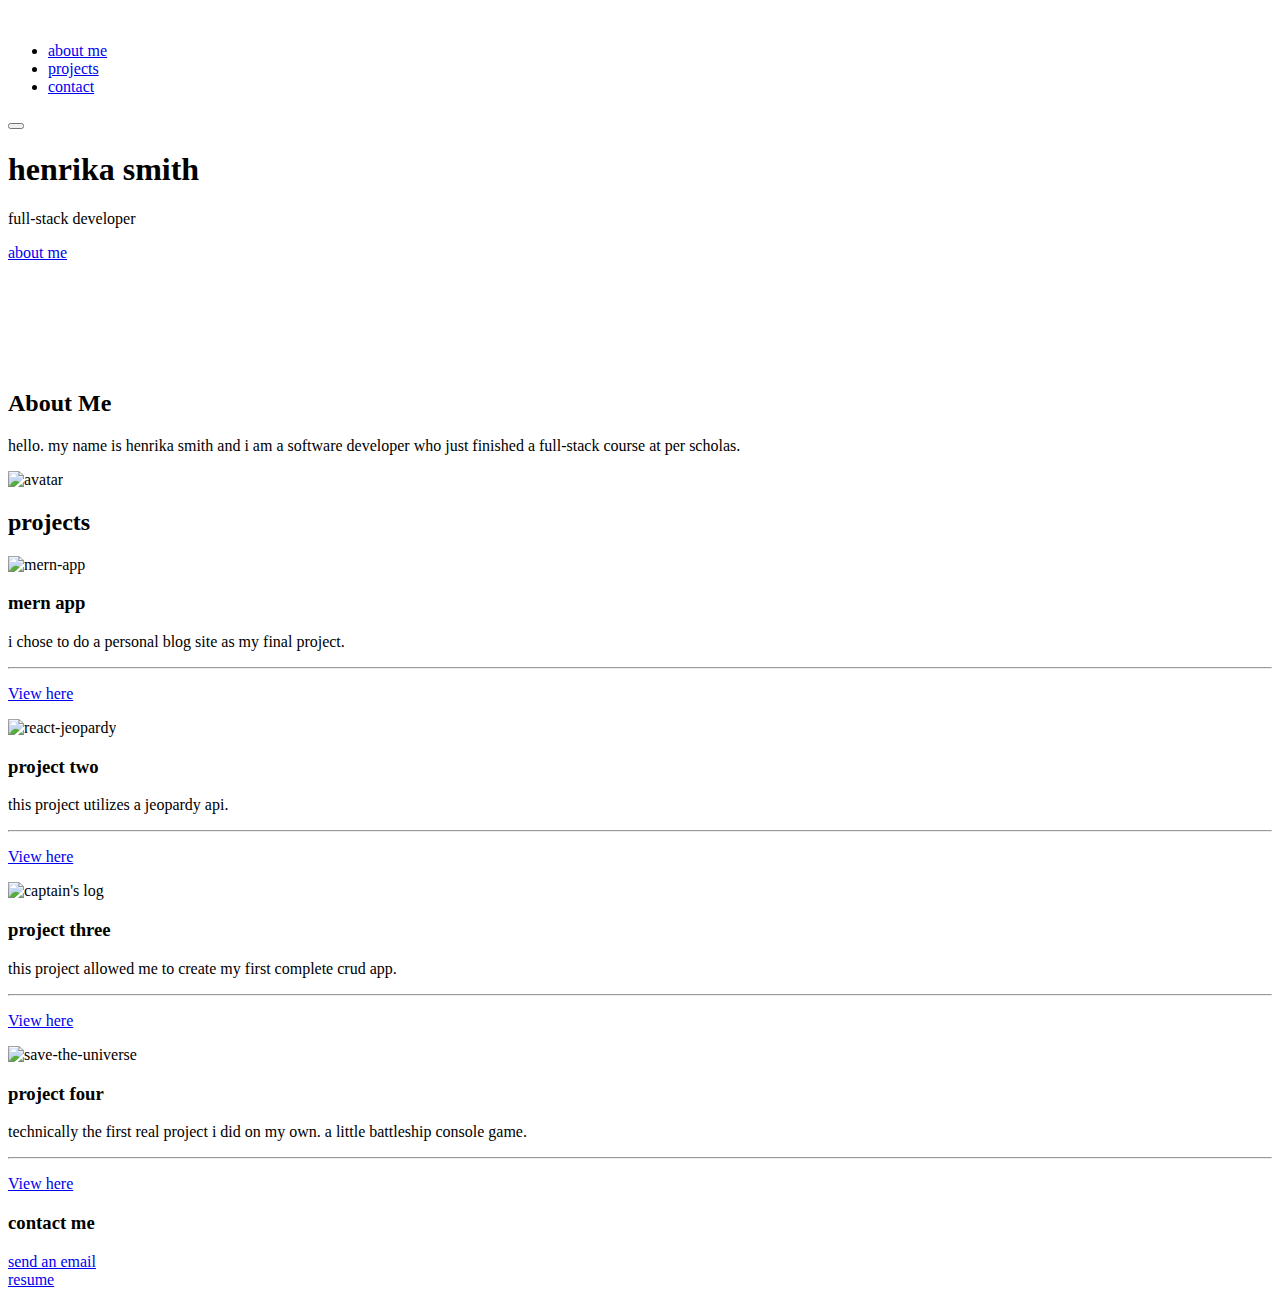
==== index.html @ f8d0f9f9 "Update index.html" ====
<!DOCTYPE html>
<html>
  <head>
    <link rel="stylesheet" href="src/styles.css" />
    <link rel="preconnect" href="https://fonts.gstatic.com" />
    <link rel="preconnect" href="https://fonts.gstatic.com" />
    <link
      href="https://fonts.googleapis.com/css2?family=Poppins:wght@300;400;600;700;800&display=swap"
      rel="stylesheet"
    />
    <script
      src="https://kit.fontawesome.com/761e4c8e5c.js"
      crossorigin="anonymous"
    ></script>
    <title>Portfolio</title>
    <meta charset="UTF-8" />
  </head>
  <body>
    <section class="hero">
      <nav>
        <img class="logo" src="src/images/logo.png" alt="" />
        <ul id="nav-list">
          <li><a href="#about-me">about me</a></li>
          <li><a href="#projects">projects</a></li>
          <li><a href="#contact-me">contact</a></li>
        </ul>
        <button class="hamburger" id="hamburger">
          <i class="fas fa-bars"></i>
        </button>
      </nav>
      <div class="hero-area">
        <div class="hero-text">
          <h1>henrika smith</h1>
          <p>full-stack developer</p>
          <div class="button"><a href="#about-me">about me</a></div>
        </div>
        <div class="socials">
          <div>
            <a href="https://www.github.com/iamhenrika" class="social">
              <svg
                xmlns="http://www.w3.org/2000/svg"
                fill="#ffffff"
                width="50"
                height="50"
                viewBox="0 0 24 24"
              >
                <path
                  d="M12 0c-6.626 0-12 5.373-12 12 0 5.302 3.438 9.8 8.207 11.387.599.111.793-.261.793-.577v-2.234c-3.338.726-4.033-1.416-4.033-1.416-.546-1.387-1.333-1.756-1.333-1.756-1.089-.745.083-.729.083-.729 1.205.084 1.839 1.237 1.839 1.237 1.07 1.834 2.807 1.304 3.492.997.107-.775.418-1.305.762-1.604-2.665-.305-5.467-1.334-5.467-5.931 0-1.311.469-2.381 1.236-3.221-.124-.303-.535-1.524.117-3.176 0 0 1.008-.322 3.301 1.23.957-.266 1.983-.399 3.003-.404 1.02.005 2.047.138 3.006.404 2.291-1.552 3.297-1.23 3.297-1.23.653 1.653.242 2.874.118 3.176.77.84 1.235 1.911 1.235 3.221 0 4.609-2.807 5.624-5.479 5.921.43.372.823 1.102.823 2.222v3.293c0 .319.192.694.801.576 4.765-1.589 8.199-6.086 8.199-11.386 0-6.627-5.373-12-12-12z"
                />
              </svg>
            </a>
          </div>
          <div>
            <a href="https://www.linkedin.com/in/henrikasmith" class="social">
              <svg
                xmlns="http://www.w3.org/2000/svg"
                fill="#ffffff"
                width="50"
                height="50"
                viewBox="0 0 24 24"
              >
                <path
                  d="M4.98 3.5c0 1.381-1.11 2.5-2.48 2.5s-2.48-1.119-2.48-2.5c0-1.38 1.11-2.5 2.48-2.5s2.48 1.12 2.48 2.5zm.02 4.5h-5v16h5v-16zm7.982 0h-4.968v16h4.969v-8.399c0-4.67 6.029-5.052 6.029 0v8.399h4.988v-10.131c0-7.88-8.922-7.593-11.018-3.714v-2.155z"
                />
              </svg>
            </a>
          </div>
        </div>
      </div>
    </section>
    <section class="sub-section" id="about-me">
      <div class="information">
        <h2>About Me</h2>
        <p>
          hello. my name is henrika smith and i am a software developer who just
          finished a full-stack course at per scholas.
        </p>
      </div>
      <div class="headshot-container">
        <img class="headshot" src="src/images/headshot.jpg" alt="avatar" />
      </div>
    </section>
    <section class="sub-section-alternative" id="projects">
      <h2>projects</h2>
      <div class="project-container">
        <div class="project-card">
          <img
            class="project-image"
            src="src/images/project1.jpg"
            alt="mern-app"
          />
          <h3>mern app</h3>
          <p class="subtext">
            i chose to do a personal blog site as my final project.
          </p>
          <hr />
          <p class="subtext">
            <a
              class="project-link"
              href="https://github.com/iamhenrika/project-two-mern-app"
              >View here</a
            >
          </p>
        </div>
        <div class="project-card">
          <img
            class="project-image"
            src="src/images/project2.jpg"
            alt="react-jeopardy"
          />
          <h3>project two</h3>
          <p class="subtext">this project utilizes a jeopardy api.</p>
          <hr />
          <p class="subtext">
            <a
              class="project-link"
              href="https://github.com/iamhenrika/react-jeopardy"
              >View here</a
            >
          </p>
        </div>
        <div class="project-card">
          <img
            class="project-image"
            src="src/images/project3.jpg"
            alt="captain's log"
          />
          <h3>project three</h3>
          <p class="subtext">
            this project allowed me to create my first complete crud app.
          </p>
          <hr />
          <p class="subtext">
            <a
              class="project-link"
              href="https://github.com/iamhenrika/captains-log"
              >View here</a
            >
          </p>
        </div>
        <div class="project-card">
          <img
            class="project-image"
            src="src/images/Project4.jpg"
            alt="save-the-universe"
          />
          <h3>project four</h3>
          <p class="subtext">
            technically the first real project i did on my own. a little
            battleship console game.
          </p>
          <hr />
          <p class="subtext">
            <a
              class="project-link"
              href="https://github.com/iamhenrika/save-the-universe"
              >View here</a
            >
          </p>
        </div>
      </div>
    </section>
    <footer id="contact-me">
      <h3>contact me</h3>
      <a href="mailto:">send an email</a>
      </br>
      <a target="_blank" href="resume.pdf">resume</a>
    </footer>
    <script src="src/app.js"></script>
  </body>
</html>
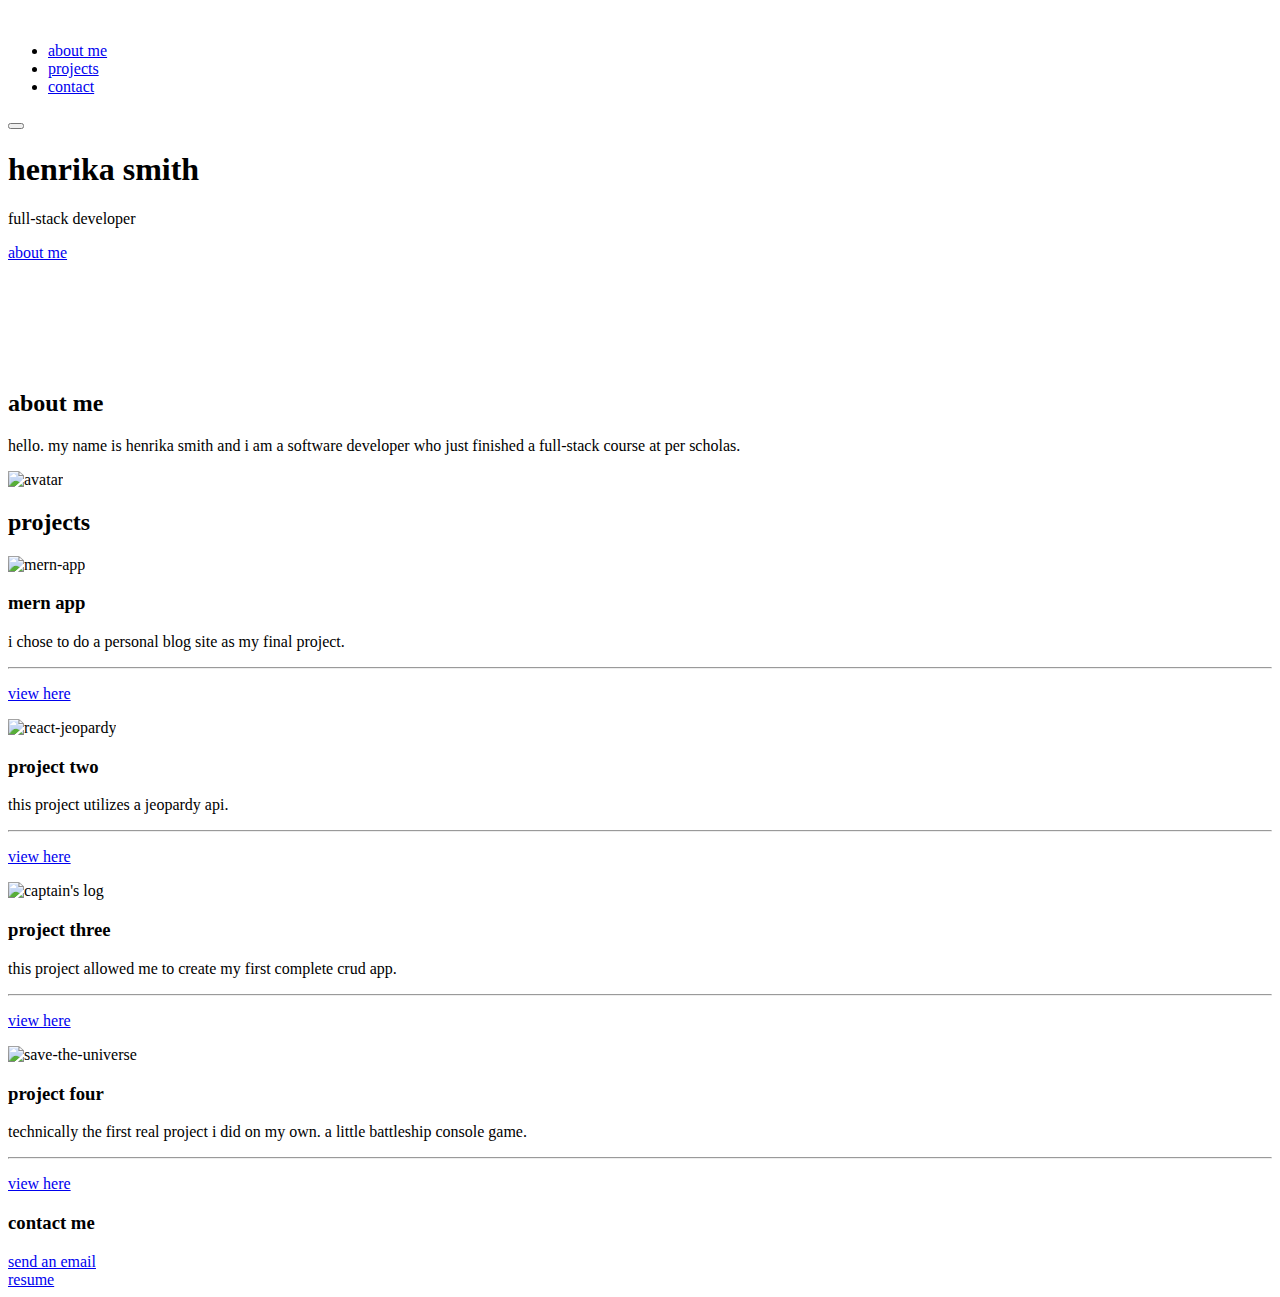
==== commit a49bfdde: "Update index.html" ====
--- a/index.html
+++ b/index.html
@@ -12,7 +12,7 @@
       src="https://kit.fontawesome.com/761e4c8e5c.js"
       crossorigin="anonymous"
     ></script>
-    <title>Portfolio</title>
+    <title>portfolio</title>
     <meta charset="UTF-8" />
   </head>
   <body>
@@ -36,7 +36,7 @@
         </div>
         <div class="socials">
           <div>
-            <a href="https://www.github.com/iamhenrika" class="social">
+            <a target="_blank" href="https://www.github.com/iamhenrika" class="social">
               <svg
                 xmlns="http://www.w3.org/2000/svg"
                 fill="#ffffff"
@@ -51,7 +51,7 @@
             </a>
           </div>
           <div>
-            <a href="https://www.linkedin.com/in/henrikasmith" class="social">
+            <a target="_blank" href="https://www.linkedin.com/in/henrikasmith" class="social">
               <svg
                 xmlns="http://www.w3.org/2000/svg"
                 fill="#ffffff"
@@ -70,7 +70,7 @@
     </section>
     <section class="sub-section" id="about-me">
       <div class="information">
-        <h2>About Me</h2>
+        <h2>about me</h2>
         <p>
           hello. my name is henrika smith and i am a software developer who just
           finished a full-stack course at per scholas.
@@ -95,10 +95,10 @@
           </p>
           <hr />
           <p class="subtext">
-            <a
+            <a target="_blank"
               class="project-link"
               href="https://github.com/iamhenrika/project-two-mern-app"
-              >View here</a
+              >view here</a
             >
           </p>
         </div>
@@ -112,10 +112,10 @@
           <p class="subtext">this project utilizes a jeopardy api.</p>
           <hr />
           <p class="subtext">
-            <a
+            <a target="_blank"
               class="project-link"
               href="https://github.com/iamhenrika/react-jeopardy"
-              >View here</a
+              >view here</a
             >
           </p>
         </div>
@@ -131,10 +131,10 @@
           </p>
           <hr />
           <p class="subtext">
-            <a
+            <a target="_blank"
               class="project-link"
               href="https://github.com/iamhenrika/captains-log"
-              >View here</a
+              >view here</a
             >
           </p>
         </div>
@@ -151,10 +151,10 @@
           </p>
           <hr />
           <p class="subtext">
-            <a
+            <a target="_blank"
               class="project-link"
               href="https://github.com/iamhenrika/save-the-universe"
-              >View here</a
+              >view here</a
             >
           </p>
         </div>
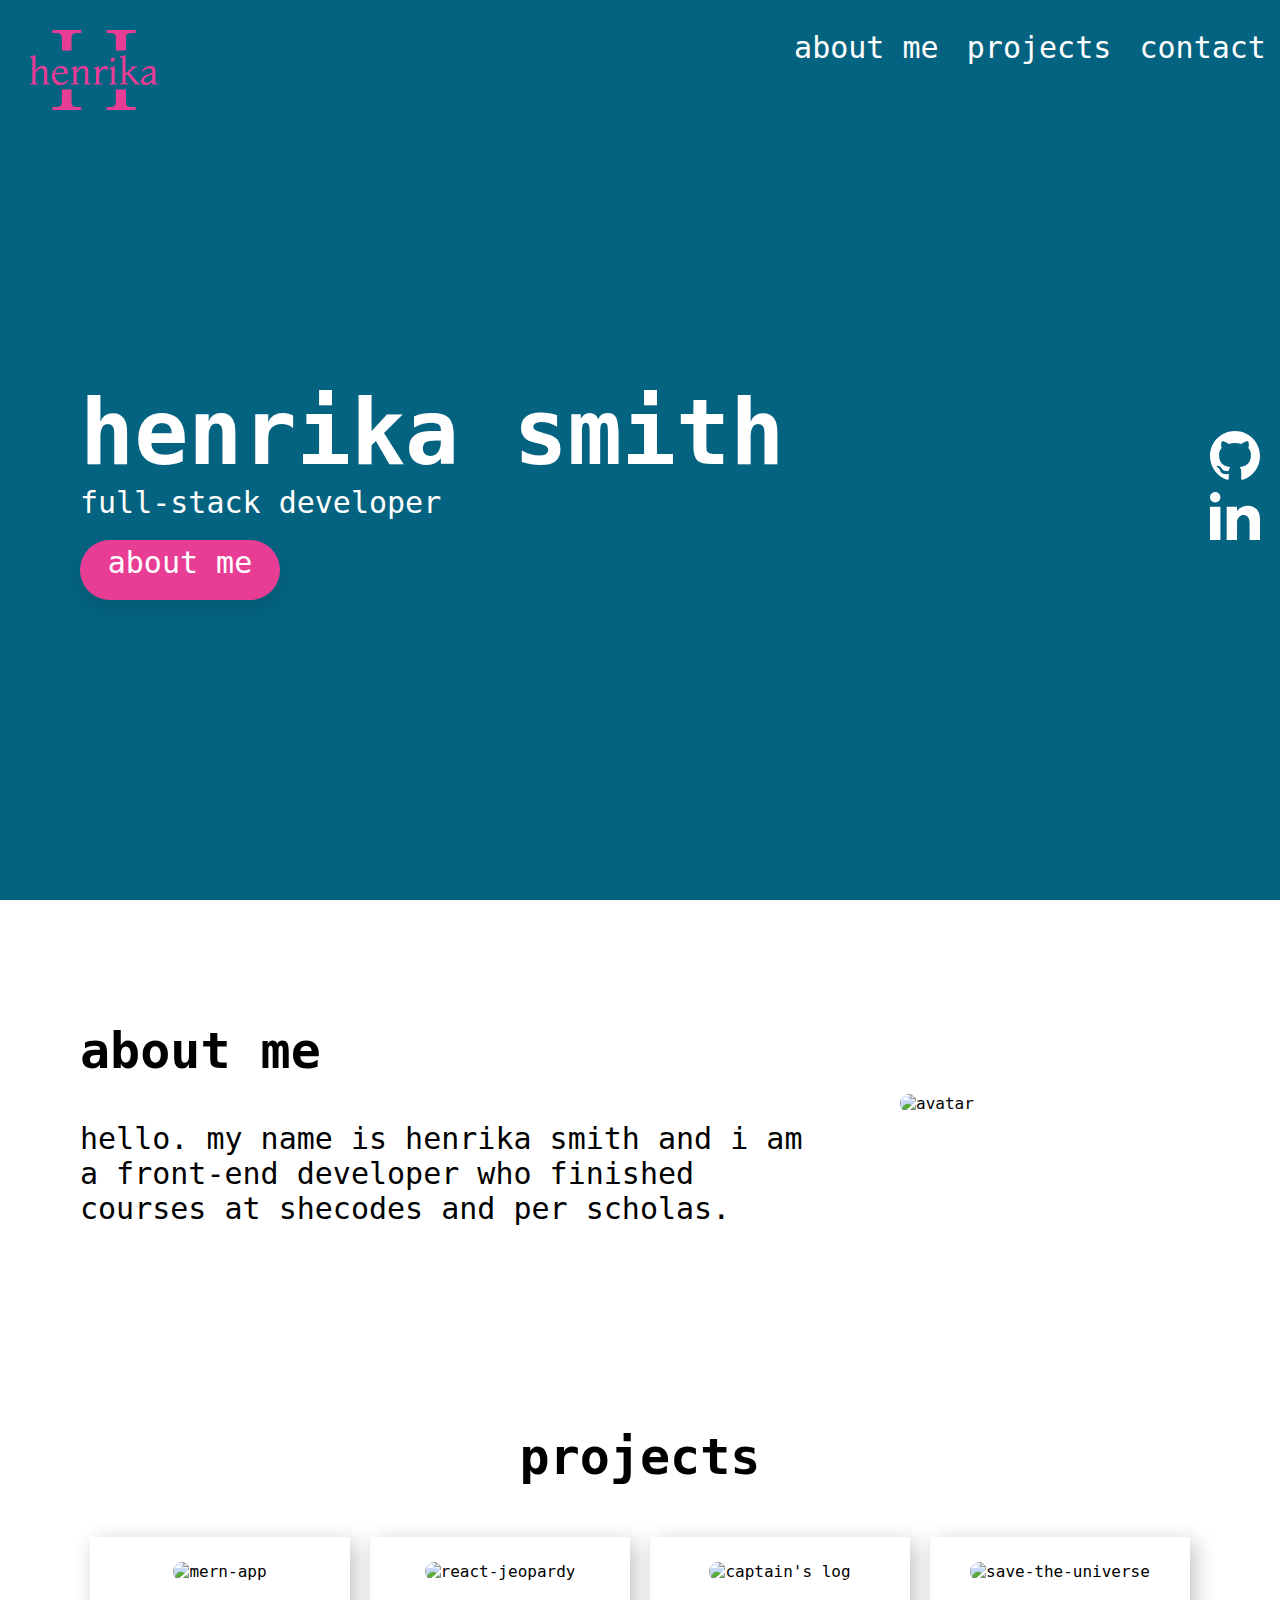
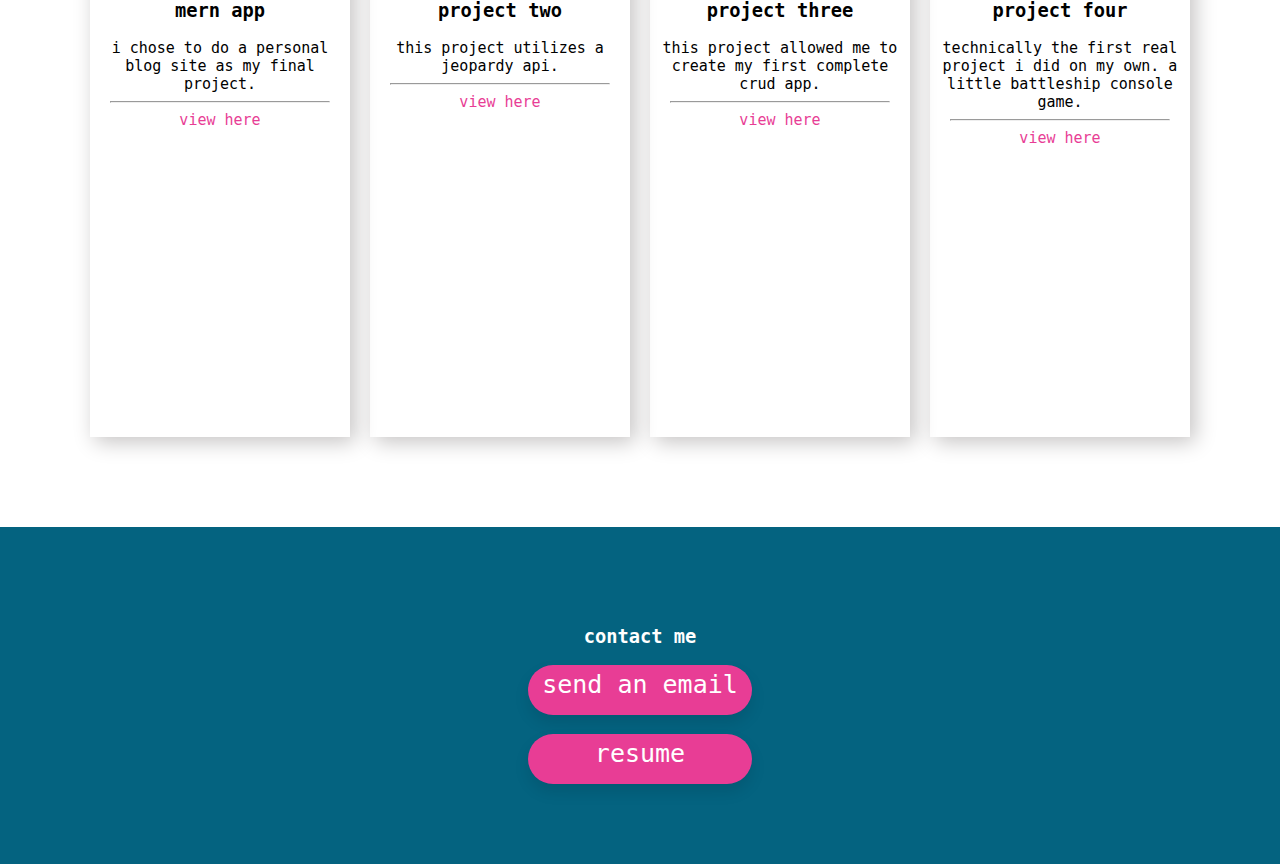
==== commit d60a5472: "update about me" ====
--- a/index.html
+++ b/index.html
@@ -17,16 +17,16 @@
   </head>
   <body>
     <section class="hero">
-      <nav>
-        <img class="logo" src="src/images/logo.png" alt="" />
+      <nav class="head-hero">
+        <img class="logo" src="src/images/logoPink.png" alt="" />
+        <div class="head-hero">
         <ul id="nav-list">
           <li><a href="#about-me">about me</a></li>
           <li><a href="#projects">projects</a></li>
           <li><a href="#contact-me">contact</a></li>
         </ul>
-        <button class="hamburger" id="hamburger">
-          <i class="fas fa-bars"></i>
-        </button>
+      </div>
+        <button class="hamburger" id="hamburger">&#9776;</button>
       </nav>
       <div class="hero-area">
         <div class="hero-text">
@@ -36,7 +36,11 @@
         </div>
         <div class="socials">
           <div>
-            <a target="_blank" href="https://www.github.com/iamhenrika" class="social">
+            <a
+              target="_blank"
+              href="https://www.github.com/iamhenrika"
+              class="social"
+            >
               <svg
                 xmlns="http://www.w3.org/2000/svg"
                 fill="#ffffff"
@@ -51,7 +55,11 @@
             </a>
           </div>
           <div>
-            <a target="_blank" href="https://www.linkedin.com/in/henrikasmith" class="social">
+            <a
+              target="_blank"
+              href="https://www.linkedin.com/in/henrikasmith"
+              class="social"
+            >
               <svg
                 xmlns="http://www.w3.org/2000/svg"
                 fill="#ffffff"
@@ -72,8 +80,8 @@
       <div class="information">
         <h2>about me</h2>
         <p>
-          hello. my name is henrika smith and i am a software developer who just
-          finished a full-stack course at per scholas.
+          hello. my name is henrika smith and i am a front-end developer who
+          finished courses at shecodes and per scholas.
         </p>
       </div>
       <div class="headshot-container">
@@ -95,7 +103,8 @@
           </p>
           <hr />
           <p class="subtext">
-            <a target="_blank"
+            <a
+              target="_blank"
               class="project-link"
               href="https://github.com/iamhenrika/project-two-mern-app"
               >view here</a
@@ -112,7 +121,8 @@
           <p class="subtext">this project utilizes a jeopardy api.</p>
           <hr />
           <p class="subtext">
-            <a target="_blank"
+            <a
+              target="_blank"
               class="project-link"
               href="https://github.com/iamhenrika/react-jeopardy"
               >view here</a
@@ -131,7 +141,8 @@
           </p>
           <hr />
           <p class="subtext">
-            <a target="_blank"
+            <a
+              target="_blank"
               class="project-link"
               href="https://github.com/iamhenrika/captains-log"
               >view here</a
@@ -151,7 +162,8 @@
           </p>
           <hr />
           <p class="subtext">
-            <a target="_blank"
+            <a
+              target="_blank"
               class="project-link"
               href="https://github.com/iamhenrika/save-the-universe"
               >view here</a
@@ -161,10 +173,12 @@
       </div>
     </section>
     <footer id="contact-me">
-      <h3>contact me</h3>
-      <a href="mailto:">send an email</a>
-      </br>
-      <a target="_blank" href="resume.pdf">resume</a>
+      <div>
+        <h3>contact me</h3>
+      </div>
+      <div class="button-btn"><a href="mailto:">send an email</a></div>
+    </br>
+    <div class="button-btn"><a target="_blank" href="resume.pdf">resume</a></div>
     </footer>
     <script src="src/app.js"></script>
   </body>
--- a/src/styles.css
+++ b/src/styles.css
@@ -0,0 +1,226 @@
+body {
+  font-family: "Monospace";
+  margin: 0;
+}
+
+section {
+  background-color: white;
+}
+
+.hero {
+  background-color: rgb(4, 99, 128);
+  color: white;
+  height: 100vh;
+  font-size: 40px;
+}
+
+footer {
+  background-color: rgb(4, 99, 128);
+  color: white;
+  text-align: center;
+  padding: 80px;
+}
+
+nav {
+  display: flex;
+  justify-content: space-between;
+}
+
+ul {
+  display: flex;
+  list-style-type: none;
+  width: 500px;
+  justify-content: space-around;
+  font-size: 30px;
+}
+
+li {
+  text-decoration: none;
+}
+
+h1 {
+  font-size: 90px;
+  margin: 0;
+}
+
+h2 {
+  font-size: 50px;
+}
+
+p {
+  margin: 0;
+  font-size: 30px;
+  font-weight: 300;
+}
+
+.subtext {
+  font-size: 15px;
+  font-weight: 300;
+}
+
+.hero-area {
+  display: flex;
+  height: 100%;
+  justify-content: space-between;
+  align-items: center;
+}
+
+.hero-text {
+  margin-left: 80px;
+  margin-bottom: 200px;
+}
+
+.button {
+  box-shadow: 0px 8px 15px rgba(0, 0, 0, 0.1);
+  width: 200px;
+  height: 55px;
+  border-radius: 30px;
+  background-color: #e83d95;
+  text-align: center;
+  font-size: 30px;
+  font-weight: 300;
+  padding-top: 5px;
+  margin-top: 20px;
+}
+
+.button:hover {
+  background-color: #e83d95;
+}
+
+.button-btn {
+  background-color: #e83d95;
+  box-shadow: 0px 8px 15px rgba(0, 0, 0, 0.1);
+  text-align: center;
+  font-size: 25px;
+  font-weight: 100;
+  height: 45px;
+  width: 20%;
+  border-radius: 30px;
+  margin-left: 40%;
+  margin-right: 40%;
+  padding-top: 5px;
+}
+
+.button-btn:hover {
+  background-color: #e83d95;
+}
+
+.button:active {
+  background-color: #a9a9a9;
+  color: #808080;
+}
+
+.socials {
+  padding-bottom: 200px;
+}
+
+.logo {
+  height: 80px;
+  margin: 30px;
+}
+.social {
+  margin: 20px;
+}
+
+.sub-section {
+  display: flex;
+  justify-content: space-around;
+  padding: 80px;
+}
+
+.sub-section-alternative {
+  display: flex;
+  flex-direction: column;
+  text-align: center;
+  padding: 80px;
+}
+
+.headshot {
+  width: 300px;
+  border-radius: 150px;
+  margin-left: 80px;
+}
+
+.headshot-container {
+  display: flex;
+  align-items: center;
+}
+
+.project-card {
+  width: 300px;
+  height: 500px;
+  box-shadow: 5px 5px 20px rgb(197, 195, 195);
+  margin: 10px;
+}
+
+.project-container {
+  display: flex;
+  justify-content: space-around;
+}
+
+@media only screen and (max-width: 1000px) {
+  .project-container {
+    display: flex;
+    flex-wrap: wrap;
+  }
+}
+
+.project-image {
+  margin-top: 25px;
+  width: 250px;
+  border-radius: 125px;
+}
+
+hr {
+  margin-left: 20px;
+  margin-right: 20px;
+}
+
+.project-link {
+  text-decoration: none;
+  color: #e83d95;
+}
+
+a {
+  text-decoration: none;
+  color: white;
+}
+
+.hamburger {
+  display: none;
+  color: white;
+}
+
+.hamburger:focus {
+  outline: 0;
+}
+
+@media only screen and (max-width: 1000px) {
+  .hamburger {
+    display: block;
+    border: 0;
+    background-color: transparent;
+    color: #e83d95;
+    font-size: 30px;
+    margin: 20px;
+    align-self: flex-end;
+  }
+
+  ul {
+    display: none;
+    margin: 0ppx;
+  }
+
+  ul.show {
+    display: block;
+  }
+
+  nav {
+    display: flex;
+    flex-direction: column-reverse;
+  }
+
+  .logo {
+    display: none;
+  }
+}
